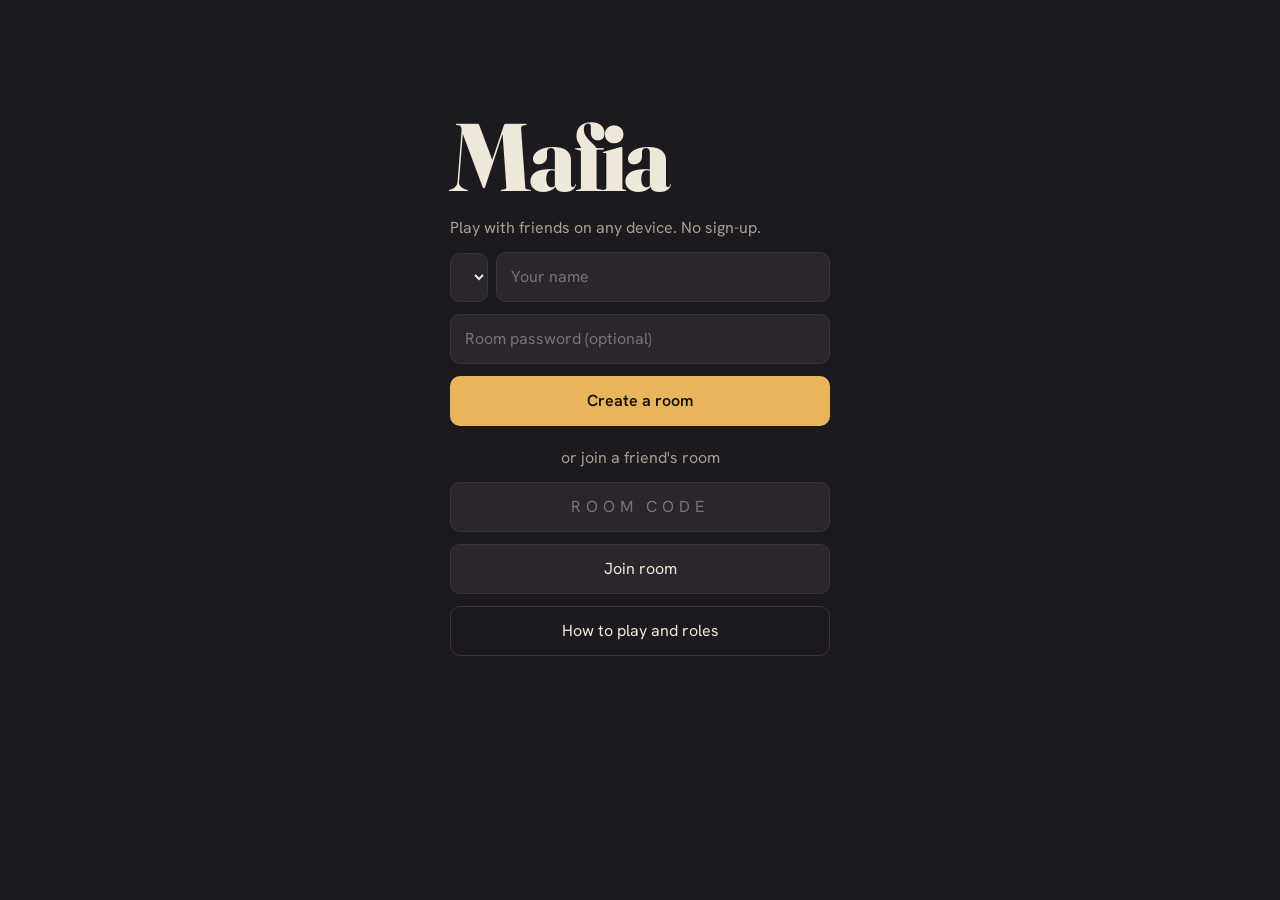
==== public/index.html @ 85ef8d7c "Add files via upload" ====
<!doctype html>
<html lang="en">
<head>
<meta charset="utf-8">
<meta name="viewport" content="width=device-width, initial-scale=1, viewport-fit=cover">
<title>Mafia Online</title>
<link rel="preconnect" href="https://fonts.googleapis.com">
<link href="https://fonts.googleapis.com/css2?family=Fraunces:opsz,wght@9..144,600;9..144,800&family=Hanken+Grotesk:wght@400;600&display=swap" rel="stylesheet">
<link rel="stylesheet" href="style.css">
</head>
<body class="day">
<main id="home" class="screen">
  <h1>Mafia</h1>
  <p class="sub">Play with friends on any device. No sign-up.</p>
  <div class="row"><select id="av" aria-label="Avatar"></select><input id="name" placeholder="Your name" maxlength="16" autocomplete="off" style="flex:1"></div>
  <input id="pw" placeholder="Room password (optional)" maxlength="20" autocomplete="off">
  <button id="create" class="primary">Create a room</button>
  <div class="or">or join a friend's room</div>
  <input id="code" placeholder="Room code" maxlength="4" autocomplete="off">
  <button id="join">Join room</button>
  <button id="rulesHome" class="ghost">How to play and roles</button>
  <p id="stats" class="sub"></p>
  <p id="err" class="error"></p>
</main>

<main id="lobby" class="screen wide hidden">
  <h2>Room <span id="lcode" class="code"></span></h2>
  <div class="row"><button id="copy">Copy invite link</button><button id="rename">Change my name</button><button id="addbot" class="hidden">Add bot</button><button id="rulesLobby" class="ghost">Rules</button></div>
  <ul id="lplayers" class="plain"></ul>
  <div id="settings" class="settings"></div>
  <p id="lhint" class="sub"></p>
  <button id="start" class="primary hidden">Start game</button>
  <p id="err2" class="error"></p>
</main>

<main id="game" class="hidden">
  <header>
    <div><strong id="phase"></strong><span id="timer"></span></div>
    <div class="row"><div id="hostbtns" class="row"></div><a id="voice" class="btn hidden" target="_blank" rel="noopener">Voice chat</a><button id="rulesGame">Rules</button><button id="mute">Sound on</button><div id="role" class="role"></div></div>
  </header>
  <div id="banner"></div>
  <section id="players" class="grid"></section>
  <section class="panel">
    <nav>
      <button data-tab="chat" class="on">Chat</button>
      <button data-tab="log">Log</button>
      <button data-tab="recap">Recap</button>
    </nav>
    <div id="chat" class="feed"></div>
    <div id="log" class="feed hidden"></div>
    <div id="recap" class="feed hidden"></div>
    <div id="typing" class="tag"></div>
    <div id="emojis" class="emojis"></div>
    <form id="chatform"><input id="msg" placeholder="Message" maxlength="300" autocomplete="off"><button class="primary">Send</button></form>
  </section>
</main>
<dialog id="rules"><div id="rulesbody"></div><form method="dialog"><button class="primary">Close</button></form></dialog>
<div id="toast"></div>
<div id="flash"></div>
<script src="/socket.io/socket.io.js"></script>
<script src="app.js"></script>
</body>
</html>
---- public/style.css ----
:root{--bg:#1c1a1e;--card:#2a262c;--ink:#efe7da;--dim:#a79f93;--accent:#e8b55a;--blood:#c2323c;--line:#3a353c}
body.night{--bg:#0b1022;--card:#151c36;--ink:#dbe4ff;--dim:#8c97bd;--accent:#8fb0ff;--line:#243055}
*{box-sizing:border-box}
html,body{margin:0;min-height:100%}
body{background:var(--bg);color:var(--ink);font:16px/1.5 'Hanken Grotesk',system-ui,sans-serif;transition:background .8s,color .8s}
h1,h2{font-family:Fraunces,Georgia,serif;margin:0}
h1{font-size:clamp(3.5rem,16vw,6rem);font-weight:800;letter-spacing:-.03em;line-height:1}
.screen{max-width:420px;margin:0 auto;padding:12vh 20px 40px;display:flex;flex-direction:column;gap:12px}
.hidden{display:none!important}
input,button{font:inherit;color:inherit;border-radius:10px;border:1px solid var(--line);background:var(--card);padding:12px 14px}
input:focus-visible,button:focus-visible{outline:2px solid var(--accent);outline-offset:2px}
button{cursor:pointer}button:disabled{opacity:.4;cursor:default}
button.primary{background:var(--accent);color:#14110d;border-color:transparent;font-weight:600}
#code{text-transform:uppercase;letter-spacing:.3em;text-align:center}
.sub,.or{color:var(--dim);margin:0}.or{text-align:center;margin-top:8px}
.error{color:var(--blood);min-height:1.5em;margin:0}
.code{color:var(--accent);letter-spacing:.2em}
.plain{list-style:none;padding:0;margin:0;display:grid;gap:6px}
.plain li{background:var(--card);padding:10px 14px;border-radius:10px;display:flex;justify-content:space-between}
#game{max-width:760px;margin:0 auto;padding:0 12px 24px;display:flex;flex-direction:column;gap:12px;height:100dvh}
header{display:flex;justify-content:space-between;align-items:center;padding:12px 4px;font-family:Fraunces,serif}
#timer{margin-left:10px;color:var(--dim);font-family:'Hanken Grotesk',sans-serif}
.role{padding:4px 12px;border-radius:999px;background:var(--card);border:1px solid var(--line);font-size:.9rem}
.role.mafia{border-color:var(--blood);color:var(--blood)}
#banner{background:var(--card);border-left:3px solid var(--accent);padding:10px 14px;border-radius:6px;min-height:44px}
.grid{display:grid;grid-template-columns:repeat(auto-fill,minmax(150px,1fr));gap:8px}
.pcard{background:var(--card);border:1px solid var(--line);border-radius:12px;padding:10px;display:flex;flex-direction:column;gap:6px;min-height:84px}
.pcard.dead{opacity:.5}.pcard.dead .n{text-decoration:line-through}
.pcard.picked{border-color:var(--accent);box-shadow:0 0 0 1px var(--accent)}
.pcard .n{font-weight:600;overflow-wrap:anywhere}
.tag{font-size:.8rem;color:var(--dim)}.tag.mafia{color:var(--blood)}
.pcard button{padding:6px 10px;font-size:.9rem;margin-top:auto}
.panel{flex:1;min-height:0;display:flex;flex-direction:column;background:var(--card);border-radius:12px;border:1px solid var(--line)}
nav{display:flex;border-bottom:1px solid var(--line)}
nav button{flex:1;border:0;border-radius:0;background:none;color:var(--dim)}
nav button.on{color:var(--ink);box-shadow:inset 0 -2px var(--accent)}
.feed{flex:1;overflow-y:auto;padding:10px 12px;display:flex;flex-direction:column;gap:6px}
.msg b{color:var(--accent)}.entry{color:var(--dim);font-size:.95rem}.entry.note{color:var(--accent)}
#chatform{display:flex;gap:8px;padding:8px;border-top:1px solid var(--line)}
#chatform input{flex:1;min-width:0}
@media (prefers-reduced-motion:reduce){body{transition:none}}
.screen.wide{max-width:520px;padding-top:6vh}
.row{display:flex;gap:8px;align-items:center;flex-wrap:wrap}
.av{display:inline-grid;place-items:center;width:26px;height:26px;border-radius:50%;font-size:.8rem;font-weight:700;color:#fff;margin-right:8px;flex:none}
.plain li>span:first-child{display:flex;align-items:center}
.plain button{padding:4px 10px;font-size:.85rem}
.settings{background:var(--card);border:1px solid var(--line);border-radius:12px;padding:12px;display:grid;gap:8px}
.settings label{display:flex;justify-content:space-between;align-items:center;gap:10px}
.settings input[type=number]{width:80px;padding:6px 8px}
.settings input[type=checkbox]{width:20px;height:20px}
.settings .chk{display:grid;grid-template-columns:1fr 1fr;gap:6px 14px}
.settings .chk label{justify-content:flex-start}
.pcard .n{display:flex;align-items:center}
.pcard .av{width:22px;height:22px;font-size:.7rem;margin-right:6px}
.emojis{display:flex;gap:4px;padding:4px 8px}.emojis button{padding:2px 8px;font-size:1.1rem}
#typing{padding:0 12px;min-height:1.4em}
.entry.sys{font-style:italic}
#mute{padding:4px 10px;font-size:.85rem}
#flash{position:fixed;inset:0;pointer-events:none;background:#c2323c;opacity:0}
#flash.go{animation:fl .9s ease-out}
@keyframes fl{0%{opacity:.45}100%{opacity:0}}
@media (prefers-reduced-motion:reduce){#flash.go{animation:none}}
.av.emo{background:none;font-size:1.15rem;width:auto;margin-right:6px}
select{font:inherit;color:inherit;background:var(--card);border:1px solid var(--line);border-radius:10px;padding:12px 8px}
button.ghost,.btn{background:none}
.btn{display:inline-block;padding:4px 10px;font-size:.85rem;border:1px solid var(--line);border-radius:10px;color:var(--ink);text-decoration:none}
header button{padding:4px 10px;font-size:.85rem}
.settings h3{margin:8px 0 0;font-family:Fraunces,serif;font-size:1rem;color:var(--accent)}
.settings input[type=text]{flex:1;min-width:0;padding:6px 8px}
.settings .unique{border-top:1px dashed var(--line);padding-top:6px}
.mini{padding:0 6px!important;font-size:.8rem!important;margin:0 0 0 auto!important;background:none;border:0}
.pcard .acts{display:flex;gap:4px;flex-wrap:wrap;margin-top:auto}
.pcard .acts button{margin:0;flex:1}
.msg.whisper{font-style:italic;color:var(--accent)}
#toast{position:fixed;left:50%;bottom:24px;transform:translateX(-50%);background:var(--card);border:1px solid var(--accent);padding:10px 16px;border-radius:10px;display:none;z-index:9;max-width:90vw}
dialog{background:var(--card);color:var(--ink);border:1px solid var(--line);border-radius:14px;max-width:560px;width:92vw;max-height:85vh;overflow:auto}
dialog::backdrop{background:#000a}
dialog h3{font-family:Fraunces,serif;margin:14px 0 4px;color:var(--accent)}
dialog p{margin:2px 0}
#banner button{margin:4px 4px 0 0;padding:6px 12px}
.recap h4{margin:8px 0 2px}
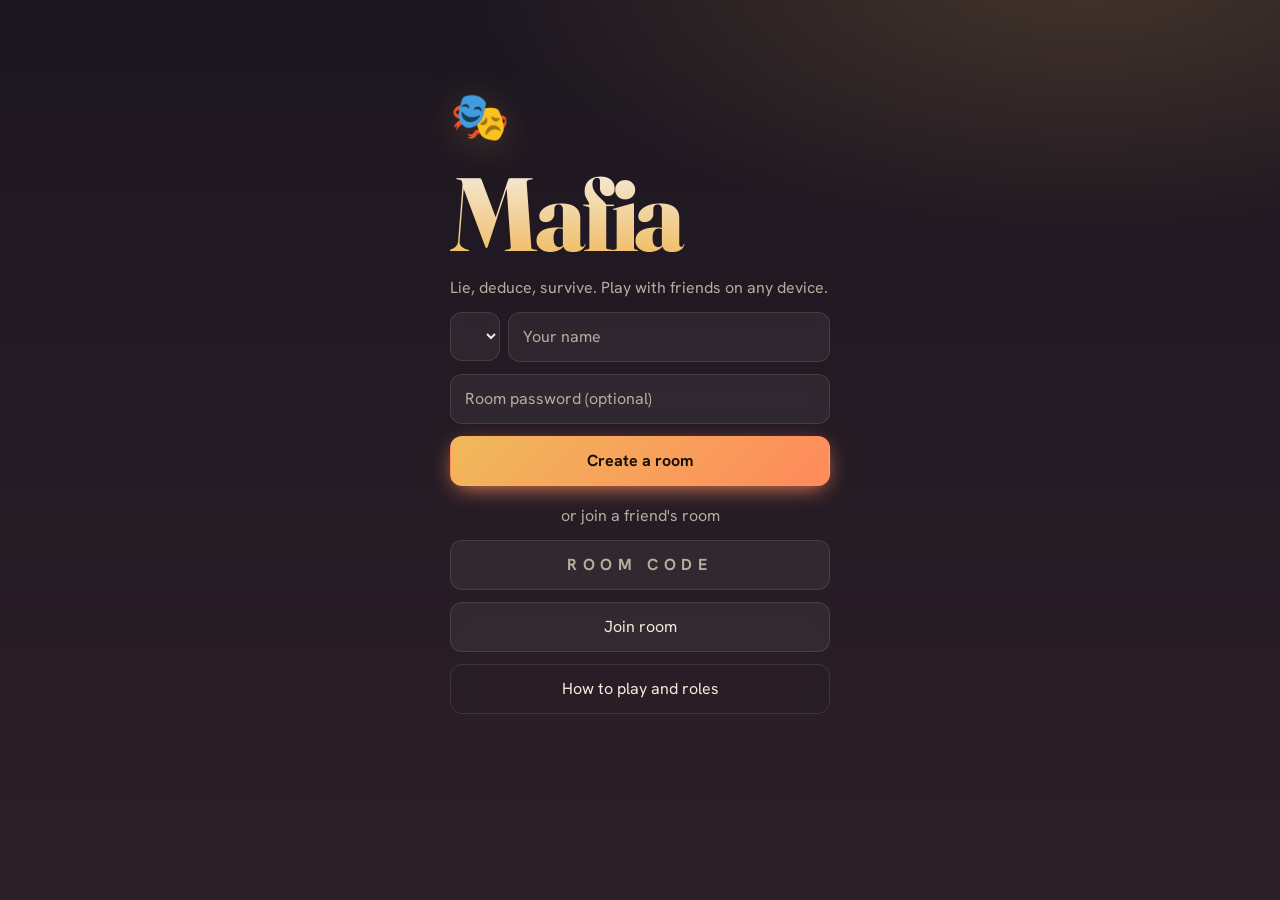
==== commit fd71a108: "Add files via upload" ====
--- a/public/index.html
+++ b/public/index.html
@@ -5,18 +5,19 @@
 <meta name="viewport" content="width=device-width, initial-scale=1, viewport-fit=cover">
 <title>Mafia Online</title>
 <link rel="preconnect" href="https://fonts.googleapis.com">
-<link href="https://fonts.googleapis.com/css2?family=Fraunces:opsz,wght@9..144,600;9..144,800&family=Hanken+Grotesk:wght@400;600&display=swap" rel="stylesheet">
+<link href="https://fonts.googleapis.com/css2?family=Fraunces:opsz,wght@9..144,600;9..144,800&family=Hanken+Grotesk:wght@400;600;700&display=swap" rel="stylesheet">
 <link rel="stylesheet" href="style.css">
 </head>
 <body class="day">
 <main id="home" class="screen">
+  <div class="logo">🎭</div>
   <h1>Mafia</h1>
-  <p class="sub">Play with friends on any device. No sign-up.</p>
+  <p class="sub">Lie, deduce, survive. Play with friends on any device.</p>
   <div class="row"><select id="av" aria-label="Avatar"></select><input id="name" placeholder="Your name" maxlength="16" autocomplete="off" style="flex:1"></div>
   <input id="pw" placeholder="Room password (optional)" maxlength="20" autocomplete="off">
   <button id="create" class="primary">Create a room</button>
   <div class="or">or join a friend's room</div>
-  <input id="code" placeholder="Room code" maxlength="4" autocomplete="off">
+  <input id="code" placeholder="ROOM CODE" maxlength="4" autocomplete="off">
   <button id="join">Join room</button>
   <button id="rulesHome" class="ghost">How to play and roles</button>
   <p id="stats" class="sub"></p>
@@ -25,7 +26,7 @@
 
 <main id="lobby" class="screen wide hidden">
   <h2>Room <span id="lcode" class="code"></span></h2>
-  <div class="row"><button id="copy">Copy invite link</button><button id="rename">Change my name</button><button id="addbot" class="hidden">Add bot</button><button id="rulesLobby" class="ghost">Rules</button></div>
+  <div class="row"><button id="copy">Copy invite link</button><button id="rename">Change my name</button><button id="addbot" class="hidden">Add bot</button><button id="rulesLobby" class="ghost">Rules</button><button id="leaveLobby" class="danger">Leave room</button></div>
   <ul id="lplayers" class="plain"></ul>
   <div id="settings" class="settings"></div>
   <p id="lhint" class="sub"></p>
@@ -35,10 +36,13 @@
 
 <main id="game" class="hidden">
   <header>
-    <div><strong id="phase"></strong><span id="timer"></span></div>
-    <div class="row"><div id="hostbtns" class="row"></div><a id="voice" class="btn hidden" target="_blank" rel="noopener">Voice chat</a><button id="rulesGame">Rules</button><button id="mute">Sound on</button><div id="role" class="role"></div></div>
+    <div class="title"><span id="phaseicon"></span><strong id="phase"></strong><span id="timer"></span></div>
+    <div class="row"><div id="hostbtns" class="row"></div><a id="voice" class="btn hidden" target="_blank" rel="noopener">Voice chat</a><button id="rulesGame">Rules</button><button id="mute">Sound on</button><button id="leaveGame" class="danger">Leave</button></div>
   </header>
+  <div id="timerbar"><i></i></div>
+  <div id="rolecard"><div id="role" class="role"></div></div>
   <div id="banner"></div>
+  <section id="ballot" class="ballot hidden"></section>
   <section id="players" class="grid"></section>
   <section class="panel">
     <nav>
--- a/public/style.css
+++ b/public/style.css
@@ -1,81 +1,104 @@
-:root{--bg:#1c1a1e;--card:#2a262c;--ink:#efe7da;--dim:#a79f93;--accent:#e8b55a;--blood:#c2323c;--line:#3a353c}
-body.night{--bg:#0b1022;--card:#151c36;--ink:#dbe4ff;--dim:#8c97bd;--accent:#8fb0ff;--line:#243055}
+:root{--bg1:#1c1620;--bg2:#2d2028;--glow:rgba(240,185,90,.2);--card:rgba(255,255,255,.055);--ink:#f5ecdf;--dim:#b8ad9d;--accent:#f0b95a;--accent2:#ff8a5b;--blood:#ef4b57;--line:rgba(255,255,255,.11);--stars:0}
+body.night{--bg1:#050818;--bg2:#141c45;--glow:rgba(130,150,255,.26);--card:rgba(120,140,255,.08);--ink:#e6ecff;--dim:#94a1cf;--accent:#a3bcff;--accent2:#7c8cff;--line:rgba(160,180,255,.18);--stars:.85}
 *{box-sizing:border-box}
-html,body{margin:0;min-height:100%}
-body{background:var(--bg);color:var(--ink);font:16px/1.5 'Hanken Grotesk',system-ui,sans-serif;transition:background .8s,color .8s}
-h1,h2{font-family:Fraunces,Georgia,serif;margin:0}
-h1{font-size:clamp(3.5rem,16vw,6rem);font-weight:800;letter-spacing:-.03em;line-height:1}
-.screen{max-width:420px;margin:0 auto;padding:12vh 20px 40px;display:flex;flex-direction:column;gap:12px}
+html{background:var(--bg1)}
+body{margin:0;min-height:100vh;color:var(--ink);font:16px/1.5 'Hanken Grotesk',system-ui,sans-serif;background:radial-gradient(ellipse 70% 45% at 85% -5%,var(--glow),transparent 70%),linear-gradient(180deg,var(--bg1),var(--bg2)) fixed}
+body::before{content:"";position:fixed;inset:0;pointer-events:none;opacity:var(--stars);transition:opacity 1.2s;background-image:radial-gradient(1.5px 1.5px at 12% 18%,#fff,transparent),radial-gradient(1px 1px at 28% 62%,#cfd8ff,transparent),radial-gradient(1.5px 1.5px at 47% 12%,#fff,transparent),radial-gradient(1px 1px at 63% 38%,#cfd8ff,transparent),radial-gradient(1.5px 1.5px at 78% 74%,#fff,transparent),radial-gradient(1px 1px at 91% 28%,#fff,transparent),radial-gradient(1px 1px at 8% 83%,#cfd8ff,transparent),radial-gradient(1.5px 1.5px at 55% 90%,#fff,transparent)}
+h1,h2,h3{font-family:Fraunces,Georgia,serif;margin:0}
+h1{font-size:clamp(3.8rem,17vw,6.5rem);font-weight:800;letter-spacing:-.04em;line-height:.95;background:linear-gradient(180deg,var(--ink),var(--accent));-webkit-background-clip:text;background-clip:text;color:transparent}
+.logo{font-size:3rem;filter:drop-shadow(0 6px 18px var(--glow))}
 .hidden{display:none!important}
-input,button{font:inherit;color:inherit;border-radius:10px;border:1px solid var(--line);background:var(--card);padding:12px 14px}
-input:focus-visible,button:focus-visible{outline:2px solid var(--accent);outline-offset:2px}
-button{cursor:pointer}button:disabled{opacity:.4;cursor:default}
-button.primary{background:var(--accent);color:#14110d;border-color:transparent;font-weight:600}
-#code{text-transform:uppercase;letter-spacing:.3em;text-align:center}
-.sub,.or{color:var(--dim);margin:0}.or{text-align:center;margin-top:8px}
-.error{color:var(--blood);min-height:1.5em;margin:0}
-.code{color:var(--accent);letter-spacing:.2em}
-.plain{list-style:none;padding:0;margin:0;display:grid;gap:6px}
-.plain li{background:var(--card);padding:10px 14px;border-radius:10px;display:flex;justify-content:space-between}
-#game{max-width:760px;margin:0 auto;padding:0 12px 24px;display:flex;flex-direction:column;gap:12px;height:100dvh}
-header{display:flex;justify-content:space-between;align-items:center;padding:12px 4px;font-family:Fraunces,serif}
-#timer{margin-left:10px;color:var(--dim);font-family:'Hanken Grotesk',sans-serif}
-.role{padding:4px 12px;border-radius:999px;background:var(--card);border:1px solid var(--line);font-size:.9rem}
-.role.mafia{border-color:var(--blood);color:var(--blood)}
-#banner{background:var(--card);border-left:3px solid var(--accent);padding:10px 14px;border-radius:6px;min-height:44px}
-.grid{display:grid;grid-template-columns:repeat(auto-fill,minmax(150px,1fr));gap:8px}
-.pcard{background:var(--card);border:1px solid var(--line);border-radius:12px;padding:10px;display:flex;flex-direction:column;gap:6px;min-height:84px}
-.pcard.dead{opacity:.5}.pcard.dead .n{text-decoration:line-through}
-.pcard.picked{border-color:var(--accent);box-shadow:0 0 0 1px var(--accent)}
-.pcard .n{font-weight:600;overflow-wrap:anywhere}
+.screen{position:relative;max-width:420px;margin:0 auto;padding:9vh 20px 40px;display:flex;flex-direction:column;gap:12px}
+.screen.wide{max-width:540px;padding-top:6vh}
+input,select,button,.btn{font:inherit;color:inherit;border-radius:12px;border:1px solid var(--line);background:var(--card);padding:12px 14px;backdrop-filter:blur(8px)}
+input::placeholder{color:var(--dim)}
+input:focus-visible,button:focus-visible,select:focus-visible{outline:2px solid var(--accent);outline-offset:2px}
+button{cursor:pointer;transition:transform .12s,background .2s,box-shadow .2s}
+button:hover:not(:disabled){transform:translateY(-1px);background:rgba(255,255,255,.1)}
+button:disabled{opacity:.4;cursor:default}
+button.primary{background:linear-gradient(135deg,var(--accent),var(--accent2));color:#16110a;border-color:transparent;font-weight:700;box-shadow:0 6px 22px -6px var(--accent2)}
+button.primary:hover:not(:disabled){background:linear-gradient(135deg,var(--accent),var(--accent2));box-shadow:0 8px 28px -4px var(--accent2)}
+button.danger{border-color:rgba(239,75,87,.5);color:#ff8d95}
+button.ghost{background:none}
+#code{text-transform:uppercase;letter-spacing:.35em;text-align:center;font-weight:700}
+.sub,.or{color:var(--dim);margin:0}.or{text-align:center;margin-top:6px}
+.error{color:var(--blood);min-height:1.4em;margin:0}
+.code{color:var(--accent);letter-spacing:.22em}
+.row{display:flex;gap:8px;align-items:center;flex-wrap:wrap}
+.plain{list-style:none;padding:0;margin:0;display:grid;gap:8px}
+.plain li{background:var(--card);border:1px solid var(--line);padding:10px 14px;border-radius:14px;display:flex;justify-content:space-between;align-items:center;backdrop-filter:blur(8px)}
+.plain li>span:first-child{display:flex;align-items:center}
+.plain button{padding:3px 10px;font-size:.85rem}
 .tag{font-size:.8rem;color:var(--dim)}.tag.mafia{color:var(--blood)}
-.pcard button{padding:6px 10px;font-size:.9rem;margin-top:auto}
-.panel{flex:1;min-height:0;display:flex;flex-direction:column;background:var(--card);border-radius:12px;border:1px solid var(--line)}
+.av{display:inline-grid;place-items:center;width:28px;height:28px;border-radius:50%;font-size:.82rem;font-weight:700;color:#fff;margin-right:8px;flex:none;box-shadow:0 0 0 2px var(--line)}
+.av.emo{background:var(--card);font-size:1.05rem}
+.settings{background:var(--card);border:1px solid var(--line);border-radius:16px;padding:14px;display:grid;gap:8px;backdrop-filter:blur(8px)}
+.settings h3{margin:8px 0 0;font-size:1rem;color:var(--accent)}
+.settings label{display:flex;justify-content:space-between;align-items:center;gap:10px}
+.settings input[type=number]{width:80px;padding:6px 8px}
+.settings input[type=text]{flex:1;min-width:0;padding:6px 8px}
+.settings input[type=checkbox]{width:20px;height:20px;accent-color:var(--accent)}
+.settings .chk{display:grid;grid-template-columns:1fr 1fr;gap:6px 14px}
+.settings .chk label{justify-content:flex-start}
+.settings .unique{border-top:1px dashed var(--line);padding-top:6px}
+/* ---- game ---- */
+#game{position:relative;max-width:820px;margin:0 auto;padding:0 12px 16px;display:flex;flex-direction:column;gap:10px;height:100dvh}
+header{display:flex;justify-content:space-between;align-items:center;gap:8px;padding:10px 2px 0;flex-wrap:wrap}
+header .title{display:flex;align-items:center;gap:8px;font-family:Fraunces,serif;font-size:1.35rem}
+#phaseicon{font-size:1.5rem}
+#timer{color:var(--dim);font:600 1rem 'Hanken Grotesk',sans-serif;margin-left:6px}
+header button,.btn{padding:4px 10px;font-size:.85rem;text-decoration:none;color:var(--ink)}
+#timerbar{height:5px;background:var(--line);border-radius:5px;overflow:hidden}
+#timerbar i{display:block;height:100%;width:0;background:linear-gradient(90deg,var(--accent),var(--accent2));transition:width .5s linear;box-shadow:0 0 12px var(--accent2)}
+.role{display:inline-flex;align-items:center;gap:8px;padding:6px 14px;border-radius:999px;background:var(--card);border:1px solid var(--line);font-weight:700}
+.role.mafia{border-color:var(--blood);color:#ff8d95;box-shadow:0 0 18px -6px var(--blood)}
+#banner{background:var(--card);border:1px solid var(--line);border-left:3px solid var(--accent);padding:10px 14px;border-radius:12px;min-height:46px;backdrop-filter:blur(8px)}
+#banner button{margin:6px 6px 0 0;padding:6px 12px}
+.grid{display:grid;grid-template-columns:repeat(auto-fill,minmax(150px,1fr));gap:10px}
+.pcard{position:relative;background:var(--card);border:1px solid var(--line);border-radius:16px;padding:12px;display:flex;flex-direction:column;gap:6px;min-height:96px;backdrop-filter:blur(8px);transition:transform .15s,border-color .2s}
+.pcard:hover{transform:translateY(-2px)}
+.pcard .n{display:flex;align-items:center;font-weight:700;overflow-wrap:anywhere}
+.pcard .av{width:34px;height:34px;font-size:1rem;margin-right:8px}
+.pcard.dead{opacity:.45;filter:grayscale(.8)}.pcard.dead .n{text-decoration:line-through}
+.pcard.picked{border-color:var(--accent);box-shadow:0 0 0 1px var(--accent),0 0 26px -6px var(--accent2)}
+.pcard.picked::after{content:"YOUR VOTE";position:absolute;top:-8px;right:10px;font-size:.62rem;font-weight:700;letter-spacing:.08em;background:var(--accent);color:#16110a;padding:1px 8px;border-radius:999px}
+.pcard .acts{display:flex;gap:4px;flex-wrap:wrap;margin-top:auto}
+.pcard .acts button{flex:1;padding:6px 8px;font-size:.88rem}
+.pcard .acts button[data-type=vote]{background:linear-gradient(135deg,var(--accent),var(--accent2));color:#16110a;border-color:transparent;font-weight:700}
+.mini{padding:0 6px!important;font-size:.8rem!important;margin-left:auto!important;background:none!important;border:0!important}
+/* ---- vote ballot ---- */
+.ballot{background:var(--card);border:1px solid var(--line);border-radius:16px;padding:12px 14px;display:grid;gap:8px;backdrop-filter:blur(8px)}
+.bh{display:flex;justify-content:space-between;align-items:center;gap:8px;flex-wrap:wrap;font-family:Fraunces,serif;font-size:1.1rem}
+.brow{display:grid;grid-template-columns:minmax(90px,150px) 1fr auto 24px;align-items:center;gap:10px}
+.bn{display:flex;align-items:center;font-weight:600;overflow:hidden;white-space:nowrap;text-overflow:ellipsis}
+.bn .av{width:24px;height:24px;font-size:.75rem}
+.bar{height:12px;border-radius:12px;background:var(--line);overflow:hidden}
+.bar i{display:block;height:100%;border-radius:12px;background:linear-gradient(90deg,var(--accent),var(--accent2));transition:width .5s cubic-bezier(.2,.9,.3,1.2)}
+.brow.lethal .bar i{background:linear-gradient(90deg,#ff7a45,var(--blood));box-shadow:0 0 14px var(--blood)}
+.brow.lethal .bn{color:#ff8d95}
+.vs{display:flex}.vs .av{width:20px;height:20px;font-size:.62rem;margin:0 -4px 0 0;box-shadow:0 0 0 2px var(--bg1)}
+.brow b{text-align:right}
+.brow.bump{animation:pop .5s}
+@keyframes pop{0%{transform:scale(1)}40%{transform:scale(1.04);filter:brightness(1.4)}100%{transform:scale(1)}}
+/* ---- panel ---- */
+.panel{flex:1;min-height:0;display:flex;flex-direction:column;background:var(--card);border-radius:16px;border:1px solid var(--line);backdrop-filter:blur(8px)}
 nav{display:flex;border-bottom:1px solid var(--line)}
-nav button{flex:1;border:0;border-radius:0;background:none;color:var(--dim)}
+nav button{flex:1;border:0;border-radius:0;background:none;color:var(--dim);backdrop-filter:none}
 nav button.on{color:var(--ink);box-shadow:inset 0 -2px var(--accent)}
-.feed{flex:1;overflow-y:auto;padding:10px 12px;display:flex;flex-direction:column;gap:6px}
-.msg b{color:var(--accent)}.entry{color:var(--dim);font-size:.95rem}.entry.note{color:var(--accent)}
+.feed{flex:1;overflow-y:auto;padding:10px 14px;display:flex;flex-direction:column;gap:6px}
+.msg b{color:var(--accent)}.entry{color:var(--dim);font-size:.95rem}.entry.note{color:var(--accent)}.entry.sys{font-style:italic}
+.msg.whisper{font-style:italic;color:var(--accent)}
+.recap h4{margin:10px 0 2px;font-family:Fraunces,serif;color:var(--accent)}
 #chatform{display:flex;gap:8px;padding:8px;border-top:1px solid var(--line)}
 #chatform input{flex:1;min-width:0}
-@media (prefers-reduced-motion:reduce){body{transition:none}}
-.screen.wide{max-width:520px;padding-top:6vh}
-.row{display:flex;gap:8px;align-items:center;flex-wrap:wrap}
-.av{display:inline-grid;place-items:center;width:26px;height:26px;border-radius:50%;font-size:.8rem;font-weight:700;color:#fff;margin-right:8px;flex:none}
-.plain li>span:first-child{display:flex;align-items:center}
-.plain button{padding:4px 10px;font-size:.85rem}
-.settings{background:var(--card);border:1px solid var(--line);border-radius:12px;padding:12px;display:grid;gap:8px}
-.settings label{display:flex;justify-content:space-between;align-items:center;gap:10px}
-.settings input[type=number]{width:80px;padding:6px 8px}
-.settings input[type=checkbox]{width:20px;height:20px}
-.settings .chk{display:grid;grid-template-columns:1fr 1fr;gap:6px 14px}
-.settings .chk label{justify-content:flex-start}
-.pcard .n{display:flex;align-items:center}
-.pcard .av{width:22px;height:22px;font-size:.7rem;margin-right:6px}
-.emojis{display:flex;gap:4px;padding:4px 8px}.emojis button{padding:2px 8px;font-size:1.1rem}
-#typing{padding:0 12px;min-height:1.4em}
-.entry.sys{font-style:italic}
-#mute{padding:4px 10px;font-size:.85rem}
-#flash{position:fixed;inset:0;pointer-events:none;background:#c2323c;opacity:0}
+#typing{padding:0 14px;min-height:1.3em}
+.emojis{display:flex;gap:4px;padding:2px 8px}.emojis button{padding:2px 8px;font-size:1.1rem}
+#toast{position:fixed;left:50%;bottom:24px;transform:translateX(-50%);background:var(--bg2);border:1px solid var(--accent);padding:10px 16px;border-radius:12px;display:none;z-index:9;max-width:90vw}
+dialog{background:var(--bg2);color:var(--ink);border:1px solid var(--line);border-radius:18px;max-width:560px;width:92vw;max-height:85vh;overflow:auto}
+dialog::backdrop{background:#000b}
+dialog h3{margin:14px 0 4px;color:var(--accent)}dialog p{margin:2px 0}
+#flash{position:fixed;inset:0;pointer-events:none;background:var(--blood);opacity:0}
 #flash.go{animation:fl .9s ease-out}
 @keyframes fl{0%{opacity:.45}100%{opacity:0}}
-@media (prefers-reduced-motion:reduce){#flash.go{animation:none}}
-.av.emo{background:none;font-size:1.15rem;width:auto;margin-right:6px}
-select{font:inherit;color:inherit;background:var(--card);border:1px solid var(--line);border-radius:10px;padding:12px 8px}
-button.ghost,.btn{background:none}
-.btn{display:inline-block;padding:4px 10px;font-size:.85rem;border:1px solid var(--line);border-radius:10px;color:var(--ink);text-decoration:none}
-header button{padding:4px 10px;font-size:.85rem}
-.settings h3{margin:8px 0 0;font-family:Fraunces,serif;font-size:1rem;color:var(--accent)}
-.settings input[type=text]{flex:1;min-width:0;padding:6px 8px}
-.settings .unique{border-top:1px dashed var(--line);padding-top:6px}
-.mini{padding:0 6px!important;font-size:.8rem!important;margin:0 0 0 auto!important;background:none;border:0}
-.pcard .acts{display:flex;gap:4px;flex-wrap:wrap;margin-top:auto}
-.pcard .acts button{margin:0;flex:1}
-.msg.whisper{font-style:italic;color:var(--accent)}
-#toast{position:fixed;left:50%;bottom:24px;transform:translateX(-50%);background:var(--card);border:1px solid var(--accent);padding:10px 16px;border-radius:10px;display:none;z-index:9;max-width:90vw}
-dialog{background:var(--card);color:var(--ink);border:1px solid var(--line);border-radius:14px;max-width:560px;width:92vw;max-height:85vh;overflow:auto}
-dialog::backdrop{background:#000a}
-dialog h3{font-family:Fraunces,serif;margin:14px 0 4px;color:var(--accent)}
-dialog p{margin:2px 0}
-#banner button{margin:4px 4px 0 0;padding:6px 12px}
-.recap h4{margin:8px 0 2px}
+@media (prefers-reduced-motion:reduce){#flash.go,.brow.bump{animation:none}*{transition:none!important}}
+@media (max-width:520px){.brow{grid-template-columns:90px 1fr auto 20px}}
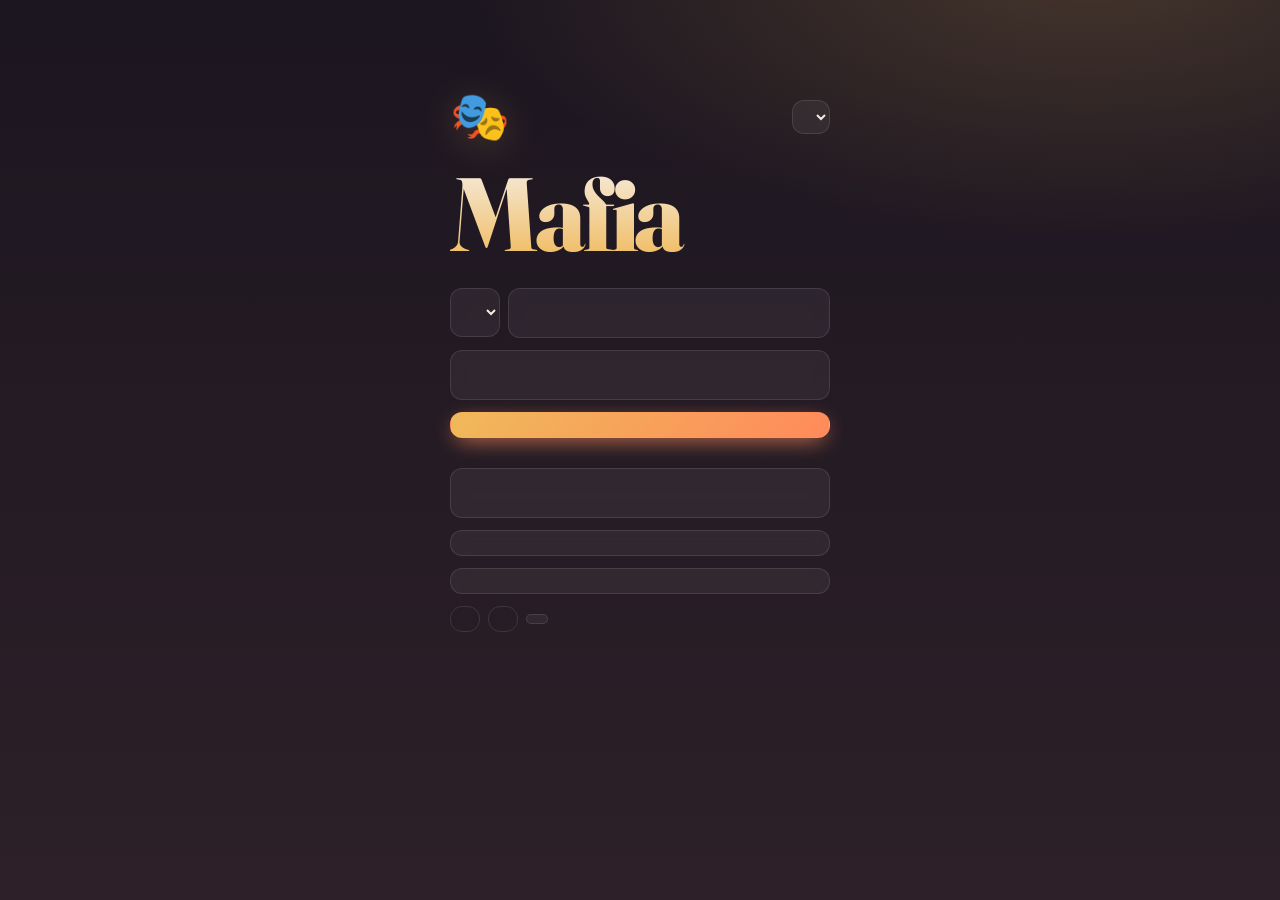
==== commit d91396f2: "Add files via upload" ====
--- a/public/index.html
+++ b/public/index.html
@@ -10,55 +10,61 @@
 </head>
 <body class="day">
 <main id="home" class="screen">
-  <div class="logo">🎭</div>
+  <div class="row" style="justify-content:space-between"><div class="logo">🎭</div><select class="langsel" aria-label="Language"></select></div>
   <h1>Mafia</h1>
-  <p class="sub">Lie, deduce, survive. Play with friends on any device.</p>
-  <div class="row"><select id="av" aria-label="Avatar"></select><input id="name" placeholder="Your name" maxlength="16" autocomplete="off" style="flex:1"></div>
-  <input id="pw" placeholder="Room password (optional)" maxlength="20" autocomplete="off">
-  <button id="create" class="primary">Create a room</button>
-  <div class="or">or join a friend's room</div>
-  <input id="code" placeholder="ROOM CODE" maxlength="4" autocomplete="off">
-  <button id="join">Join room</button>
-  <button id="rulesHome" class="ghost">How to play and roles</button>
+  <p class="sub" data-i18n="sub"></p>
+  <div class="row"><select id="av" aria-label="Avatar"></select><input id="name" data-i18n-ph="namePh" maxlength="16" autocomplete="off" style="flex:1"></div>
+  <input id="pw" data-i18n-ph="pwPh" maxlength="20" autocomplete="off">
+  <button id="create" class="primary" data-i18n="create"></button>
+  <div class="or" data-i18n="or"></div>
+  <input id="code" data-i18n-ph="codePh" maxlength="4" autocomplete="off">
+  <button id="join" data-i18n="join"></button>
+  <button id="tutorial" data-i18n="tutorial"></button>
+  <div class="row"><button id="rulesHome" class="ghost" data-i18n="howto"></button><button id="achHome" class="ghost" data-i18n="ach"></button><a class="btn" href="history.html" data-i18n="history"></a></div>
   <p id="stats" class="sub"></p>
   <p id="err" class="error"></p>
 </main>
 
 <main id="lobby" class="screen wide hidden">
   <h2>Room <span id="lcode" class="code"></span></h2>
-  <div class="row"><button id="copy">Copy invite link</button><button id="rename">Change my name</button><button id="addbot" class="hidden">Add bot</button><button id="rulesLobby" class="ghost">Rules</button><button id="leaveLobby" class="danger">Leave room</button></div>
+  <div class="row"><button id="copy" data-i18n="copy"></button><button id="rename" data-i18n="rename"></button><button id="addbot" class="hidden" data-i18n="addbot"></button><button id="rulesLobby" class="ghost" data-i18n="rules"></button><button id="leaveLobby" class="danger" data-i18n="leaveRoom"></button></div>
   <ul id="lplayers" class="plain"></ul>
   <div id="settings" class="settings"></div>
   <p id="lhint" class="sub"></p>
-  <button id="start" class="primary hidden">Start game</button>
+  <button id="start" class="primary hidden" data-i18n="start"></button>
   <p id="err2" class="error"></p>
 </main>
 
 <main id="game" class="hidden">
   <header>
     <div class="title"><span id="phaseicon"></span><strong id="phase"></strong><span id="timer"></span></div>
-    <div class="row"><div id="hostbtns" class="row"></div><a id="voice" class="btn hidden" target="_blank" rel="noopener">Voice chat</a><button id="rulesGame">Rules</button><button id="mute">Sound on</button><button id="leaveGame" class="danger">Leave</button></div>
+    <div class="row"><div id="hostbtns" class="row"></div><select class="langsel" aria-label="Language"></select><a id="voice" class="btn hidden" target="_blank" rel="noopener" data-i18n="voiceBtn"></a><button id="rulesGame" data-i18n="rules"></button><button id="mute"></button><button id="narr"></button><button id="leaveGame" class="danger" data-i18n="leave"></button></div>
   </header>
   <div id="timerbar"><i></i></div>
+  <div id="scene"></div>
   <div id="rolecard"><div id="role" class="role"></div></div>
   <div id="banner"></div>
+  <div id="tip" class="hidden"></div>
   <section id="ballot" class="ballot hidden"></section>
   <section id="players" class="grid"></section>
   <section class="panel">
     <nav>
-      <button data-tab="chat" class="on">Chat</button>
-      <button data-tab="log">Log</button>
-      <button data-tab="recap">Recap</button>
+      <button data-tab="chat" class="on" data-i18n="tabChat"></button>
+      <button data-tab="log" data-i18n="tabLog"></button>
+      <button data-tab="recap" data-i18n="tabRecap"></button>
+      <button data-tab="dead" class="hidden" data-i18n="tabDead"></button>
     </nav>
     <div id="chat" class="feed"></div>
     <div id="log" class="feed hidden"></div>
     <div id="recap" class="feed hidden"></div>
+    <div id="deadfeed" class="feed hidden"></div>
     <div id="typing" class="tag"></div>
     <div id="emojis" class="emojis"></div>
-    <form id="chatform"><input id="msg" placeholder="Message" maxlength="300" autocomplete="off"><button class="primary">Send</button></form>
+    <form id="chatform"><input id="msg" data-i18n-ph="msgPh" maxlength="300" autocomplete="off"><button class="primary" data-i18n="send"></button></form>
   </section>
 </main>
-<dialog id="rules"><div id="rulesbody"></div><form method="dialog"><button class="primary">Close</button></form></dialog>
+<dialog id="rules"><div id="rulesbody"></div><form method="dialog"><button class="primary">OK</button></form></dialog>
+<div id="reveal" class="hidden"><div class="rcard"><div class="face front"></div><div class="face back"></div></div></div>
 <div id="toast"></div>
 <div id="flash"></div>
 <script src="/socket.io/socket.io.js"></script>
--- a/public/style.css
+++ b/public/style.css
@@ -102,3 +102,19 @@
 @keyframes fl{0%{opacity:.45}100%{opacity:0}}
 @media (prefers-reduced-motion:reduce){#flash.go,.brow.bump{animation:none}*{transition:none!important}}
 @media (max-width:520px){.brow{grid-template-columns:90px 1fr auto 20px}}
+/* ---- v4 additions ---- */
+#scene{height:92px;overflow:hidden;border-radius:16px;border:1px solid var(--line);background:linear-gradient(180deg,var(--sky1),var(--sky2))}
+#scene svg{width:100%;height:100%;display:block}
+body{--sky1:#5d86b8;--sky2:#e9c9a0;--house:#3a2f3e;--roof:#241c28;--wlit:#cfe3ff;--wdark:#2a2230;--orb:#ffd666}
+body.night{--sky1:#070b22;--sky2:#1c2a63;--house:#0d1230;--roof:#070a1c;--wlit:#ffcf6b;--wdark:#0a0d22;--orb:#e9efff}
+.house{fill:var(--house)}.roof{fill:var(--roof)}.win{fill:var(--wlit)}.win.off{fill:var(--wdark)}.win.out{animation:out 1.6s forwards}
+.orb{fill:var(--orb);filter:drop-shadow(0 0 6px var(--orb))}.ground{fill:var(--roof)}
+@keyframes out{from{fill:var(--wlit)}to{fill:var(--wdark)}}
+#reveal{position:fixed;inset:0;z-index:20;display:grid;place-items:center;background:#000c;perspective:900px}
+.rcard{width:230px;height:310px;position:relative;transform-style:preserve-3d;transition:transform .9s cubic-bezier(.3,1.3,.4,1)}
+.rcard.flipped{transform:rotateY(180deg)}
+.face{position:absolute;inset:0;backface-visibility:hidden;border-radius:20px;display:flex;flex-direction:column;align-items:center;justify-content:center;gap:10px;padding:16px;text-align:center;font-family:Fraunces,serif;font-size:1.3rem;border:2px solid var(--accent);background:linear-gradient(160deg,#1c1424,#3a1520);color:#fff;box-shadow:0 0 50px -8px var(--blood)}
+.face b{font-size:4rem;line-height:1}.face.back{transform:rotateY(180deg);background:linear-gradient(160deg,#241c10,#4a3414)}
+#tip{background:linear-gradient(135deg,rgba(240,185,90,.18),rgba(255,138,91,.14));border:1px solid var(--accent);border-radius:12px;padding:10px 14px}
+button.mini.hm{margin-left:2px!important}
+.langsel{padding:6px 8px;font-size:.85rem}
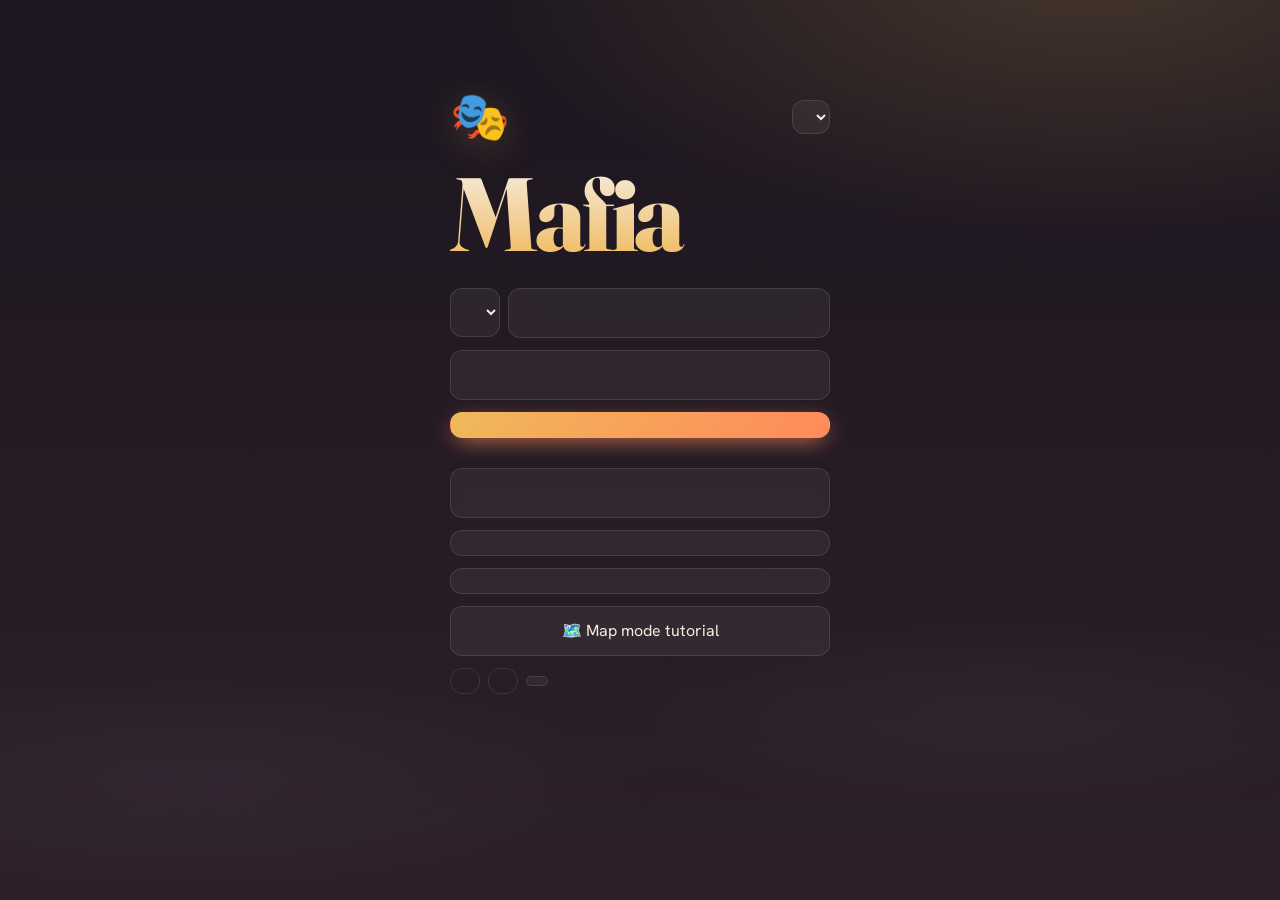
==== commit 2b2e43e6: "Add files via upload" ====
--- a/public/index.html
+++ b/public/index.html
@@ -9,6 +9,7 @@
 <link rel="stylesheet" href="style.css">
 </head>
 <body class="day">
+<div id="fog"></div><div id="fx"></div><div id="trans"><i class="sun"></i></div>
 <main id="home" class="screen">
   <div class="row" style="justify-content:space-between"><div class="logo">🎭</div><select class="langsel" aria-label="Language"></select></div>
   <h1>Mafia</h1>
@@ -20,6 +21,7 @@
   <input id="code" data-i18n-ph="codePh" maxlength="4" autocomplete="off">
   <button id="join" data-i18n="join"></button>
   <button id="tutorial" data-i18n="tutorial"></button>
+  <button id="tutorialMap">🗺️ Map mode tutorial</button>
   <div class="row"><button id="rulesHome" class="ghost" data-i18n="howto"></button><button id="achHome" class="ghost" data-i18n="ach"></button><a class="btn" href="history.html" data-i18n="history"></a></div>
   <p id="stats" class="sub"></p>
   <p id="err" class="error"></p>
@@ -29,6 +31,7 @@
   <h2>Room <span id="lcode" class="code"></span></h2>
   <div class="row"><button id="copy" data-i18n="copy"></button><button id="rename" data-i18n="rename"></button><button id="addbot" class="hidden" data-i18n="addbot"></button><button id="rulesLobby" class="ghost" data-i18n="rules"></button><button id="leaveLobby" class="danger" data-i18n="leaveRoom"></button></div>
   <ul id="lplayers" class="plain"></ul>
+  <button id="readyBtn" class="primary hidden"></button>
   <div id="settings" class="settings"></div>
   <p id="lhint" class="sub"></p>
   <button id="start" class="primary hidden" data-i18n="start"></button>
@@ -38,30 +41,35 @@
 <main id="game" class="hidden">
   <header>
     <div class="title"><span id="phaseicon"></span><strong id="phase"></strong><span id="timer"></span></div>
-    <div class="row"><div id="hostbtns" class="row"></div><select class="langsel" aria-label="Language"></select><a id="voice" class="btn hidden" target="_blank" rel="noopener" data-i18n="voiceBtn"></a><button id="rulesGame" data-i18n="rules"></button><button id="mute"></button><button id="narr"></button><button id="leaveGame" class="danger" data-i18n="leave"></button></div>
+    <div class="row"><div id="hostbtns" class="row"></div><select class="langsel" aria-label="Language"></select><a id="voice" class="btn hidden" target="_blank" rel="noopener" data-i18n="voiceBtn"></a><button id="rulesGame" data-i18n="rules"></button><button id="mute"></button><button id="narr"></button><button id="hap"></button><button id="leaveGame" class="danger" data-i18n="leave"></button></div>
   </header>
   <div id="timerbar"><i></i></div>
-  <div id="scene"></div>
-  <div id="rolecard"><div id="role" class="role"></div></div>
-  <div id="banner"></div>
-  <div id="tip" class="hidden"></div>
-  <section id="ballot" class="ballot hidden"></section>
-  <section id="players" class="grid"></section>
-  <section class="panel">
-    <nav>
-      <button data-tab="chat" class="on" data-i18n="tabChat"></button>
-      <button data-tab="log" data-i18n="tabLog"></button>
-      <button data-tab="recap" data-i18n="tabRecap"></button>
-      <button data-tab="dead" class="hidden" data-i18n="tabDead"></button>
-    </nav>
-    <div id="chat" class="feed"></div>
-    <div id="log" class="feed hidden"></div>
-    <div id="recap" class="feed hidden"></div>
-    <div id="deadfeed" class="feed hidden"></div>
-    <div id="typing" class="tag"></div>
-    <div id="emojis" class="emojis"></div>
-    <form id="chatform"><input id="msg" data-i18n-ph="msgPh" maxlength="300" autocomplete="off"><button class="primary" data-i18n="send"></button></form>
-  </section>
+  <div id="layout">
+    <div id="left">
+      <div id="scene"></div>
+      <div id="rolecard"><div id="role" class="role"></div></div>
+      <div id="banner"></div>
+      <div id="tip" class="hidden"></div>
+      <section id="metro" class="hidden"><div id="mapbar"></div><div id="map"></div><div id="mapinfo"></div></section>
+      <section id="ballot" class="ballot hidden"></section>
+      <section id="players" class="grid"></section>
+    </div>
+    <section class="panel" id="chatpanel">
+      <nav>
+        <button data-tab="chat" class="on" data-i18n="tabChat"></button>
+        <button data-tab="log" data-i18n="tabLog"></button>
+        <button data-tab="recap" data-i18n="tabRecap"></button>
+        <button data-tab="dead" class="hidden" data-i18n="tabDead"></button>
+      </nav>
+      <div id="chat" class="feed"></div>
+      <div id="log" class="feed hidden"></div>
+      <div id="recap" class="feed hidden"></div>
+      <div id="deadfeed" class="feed hidden"></div>
+      <div id="typing" class="tag"></div>
+      <div id="emojis" class="emojis"></div>
+      <form id="chatform"><input id="msg" data-i18n-ph="msgPh" maxlength="300" autocomplete="off"><button class="primary" data-i18n="send"></button></form>
+    </section>
+  </div>
 </main>
 <dialog id="rules"><div id="rulesbody"></div><form method="dialog"><button class="primary">OK</button></form></dialog>
 <div id="reveal" class="hidden"><div class="rcard"><div class="face front"></div><div class="face back"></div></div></div>
--- a/public/style.css
+++ b/public/style.css
@@ -118,3 +118,58 @@
 #tip{background:linear-gradient(135deg,rgba(240,185,90,.18),rgba(255,138,91,.14));border:1px solid var(--accent);border-radius:12px;padding:10px 14px}
 button.mini.hm{margin-left:2px!important}
 .langsel{padding:6px 8px;font-size:.85rem}
+/* ---- v5: chat on the right + metro map ---- */
+#game{max-width:1240px}
+#layout{flex:1;min-height:0;display:grid;grid-template-columns:minmax(0,1fr) 380px;gap:12px}
+#left{overflow-y:auto;display:flex;flex-direction:column;gap:10px;padding:2px 4px 8px 0;min-height:0}
+#chatpanel{min-height:0}
+@media (max-width:900px){#layout{display:flex;flex-direction:column;overflow-y:auto}#left{overflow:visible;flex:none}#chatpanel{min-height:360px;flex:none}}
+#metro{background:var(--card);border:1px solid var(--line);border-radius:16px;padding:10px;display:grid;gap:8px;backdrop-filter:blur(8px)}
+#mapbar{display:flex;align-items:center;gap:10px;flex-wrap:wrap}#mapbar button{margin-left:auto;padding:4px 12px}
+#map{display:grid;grid-template-columns:1fr 1fr;grid-template-areas:"financial industrial" "hub hub" "docks heights";gap:8px}
+.t-financial{grid-area:financial}.t-industrial{grid-area:industrial}.t-hub{grid-area:hub}.t-docks{grid-area:docks}.t-heights{grid-area:heights}
+.tile{border:1px solid var(--line);border-radius:14px;padding:8px 10px;background:rgba(255,255,255,.03);display:flex;flex-direction:column;gap:6px;min-height:84px}
+.tile.me{border-color:var(--accent);box-shadow:0 0 0 1px var(--accent),0 0 20px -8px var(--accent2)}
+.tile.sab{border-style:dashed;opacity:.8}
+.tile .tn{font-family:Fraunces,serif;font-weight:600}.tile .tp{display:flex;flex-wrap:wrap;gap:4px}
+.chip{display:inline-flex;align-items:center;font-size:.8rem;background:var(--card);border-radius:999px;padding:1px 8px 1px 2px}.chip .av{width:18px;height:18px;font-size:.6rem;margin-right:4px}
+.lead{font-size:.72rem;font-weight:700;color:var(--accent)}
+.tile .acts{display:flex;gap:6px;flex-wrap:wrap;margin-top:auto}.tile .acts button{padding:4px 10px;font-size:.85rem}
+select[data-persona]{padding:2px 6px;font-size:.8rem}
+/* ---- v6: visual map, cosmetics, transitions ---- */
+#map svg{width:100%;height:auto;display:block;background:radial-gradient(ellipse at 50% 50%,rgba(255,255,255,.05),transparent 70%);border-radius:14px}
+.edge{stroke:var(--line);stroke-width:3;stroke-dasharray:7 7;animation:dash 14s linear infinite}
+@keyframes dash{to{stroke-dashoffset:-140}}
+.node{cursor:pointer}.node rect{fill:var(--card);stroke:var(--line);stroke-width:1.5;transition:stroke .2s}
+.node:hover rect{stroke:var(--accent2)}.node.sel rect{stroke:var(--accent);stroke-width:3}.node.me rect{fill:rgba(240,185,90,.12)}.node.sab rect{stroke-dasharray:5 4}
+.node text{fill:var(--ink);font-size:11px;pointer-events:none}.node .nl{font:600 12px Fraunces,serif}.node .ny{fill:var(--dim);font-size:10px}.node .ld{fill:var(--accent);font-size:10px;font-weight:700}
+.node.pulse rect{animation:pl 1.2s ease-in-out infinite}
+@keyframes pl{50%{stroke:var(--accent);stroke-width:4}}
+.tok{transition:transform 1.4s cubic-bezier(.45,0,.2,1);pointer-events:none}
+.tok circle{stroke:var(--line);stroke-width:2}.tok text{fill:#fff;font-size:11px;font-weight:700}
+.tok.mine circle{stroke:var(--accent);stroke-width:3}
+.tok.frame-bronze circle{stroke:#cd7f32;stroke-width:3}.tok.frame-crimson circle{stroke:#dc143c;stroke-width:3}.tok.frame-gold circle{stroke:#ffd24a;stroke-width:3}.tok.frame-pink circle{stroke:#ff7eb6;stroke-width:3}.tok.frame-emerald circle{stroke:#2ecc71;stroke-width:3}
+#mapinfo{display:grid;gap:6px}#mapinfo .tp{display:flex;flex-wrap:wrap;gap:4px}#mapinfo .acts{display:flex;gap:6px;flex-wrap:wrap}#mapinfo .acts button{padding:4px 12px}
+#shopBtn.pulse{animation:pb 1.1s ease-in-out infinite}
+@keyframes pb{50%{box-shadow:0 0 0 4px var(--accent)}}
+.av.frame-bronze{box-shadow:0 0 0 2px #cd7f32}.av.frame-crimson{box-shadow:0 0 0 2px #dc143c,0 0 8px #dc143c}.av.frame-gold{box-shadow:0 0 0 2px #ffd24a,0 0 10px #ffd24a}.av.frame-pink{box-shadow:0 0 0 2px #ff7eb6}.av.frame-emerald{box-shadow:0 0 0 2px #2ecc71}
+.cc-cyan{color:#5ee7ff!important}.cc-mint{color:#7dffb8!important}
+.face.front.cb-harlequin{background:repeating-linear-gradient(45deg,#6a1b9a,#6a1b9a 14px,#f5c542 14px,#f5c542 28px);color:#fff;text-shadow:0 2px 6px #000}
+.face.front.cb-obsidian{background:linear-gradient(160deg,#08080c,#2b2b38);border-color:#ffd24a}
+.screen,#game{z-index:2}
+#fx,#fog{position:fixed;inset:0;pointer-events:none;z-index:1;overflow:hidden}
+.mote{position:absolute;top:-10px;width:4px;height:4px;border-radius:50%;background:var(--accent);box-shadow:0 0 8px var(--accent);opacity:0;animation:fall linear infinite}
+@keyframes fall{0%{transform:translate(0,-5vh);opacity:0}10%{opacity:.8}90%{opacity:.5}100%{transform:translate(40px,105vh);opacity:0}}
+#fog{top:auto;height:45vh;opacity:.1;transition:opacity 2.5s}body.night #fog{opacity:.5}
+#fog::before,#fog::after{content:"";position:absolute;inset:0 -20%;background:radial-gradient(ellipse 40% 45% at 25% 70%,rgba(200,210,255,.3),transparent 70%),radial-gradient(ellipse 35% 40% at 70% 55%,rgba(200,210,255,.25),transparent 70%);animation:drift 38s linear infinite alternate}
+#fog::after{animation-duration:55s;animation-direction:alternate-reverse;opacity:.7}
+@keyframes drift{from{transform:translateX(-8%)}to{transform:translateX(8%)}}
+#trans{position:fixed;inset:0;pointer-events:none;z-index:14;opacity:0;overflow:hidden}
+#trans::before{content:"";position:absolute;inset:0;background:linear-gradient(180deg,#ff9a56 0%,#ff5e62 45%,#6a3a8e 100%)}
+#trans.to-day::before{background:linear-gradient(180deg,#1a1440 0%,#c0577a 55%,#ffd28a 100%)}
+#trans .sun{position:absolute;left:50%;top:100%;width:90px;height:90px;margin-left:-45px;border-radius:50%;background:radial-gradient(#fff6c9,#ffb347 60%,transparent 72%)}
+#trans.to-night{animation:tfade 2.8s ease-in-out}#trans.to-night .sun{animation:sink 2.8s ease-in forwards}
+#trans.to-day{animation:tfade 2.8s ease-in-out}#trans.to-day .sun{animation:rise 2.8s ease-out forwards}
+@keyframes tfade{0%{opacity:0}20%{opacity:.85}75%{opacity:.85}100%{opacity:0}}
+@keyframes sink{from{top:25%}to{top:105%}}@keyframes rise{from{top:105%}to{top:20%}}
+@media (prefers-reduced-motion:reduce){.mote,#fog::before,#fog::after,.edge,.node.pulse rect,#shopBtn.pulse{animation:none}}
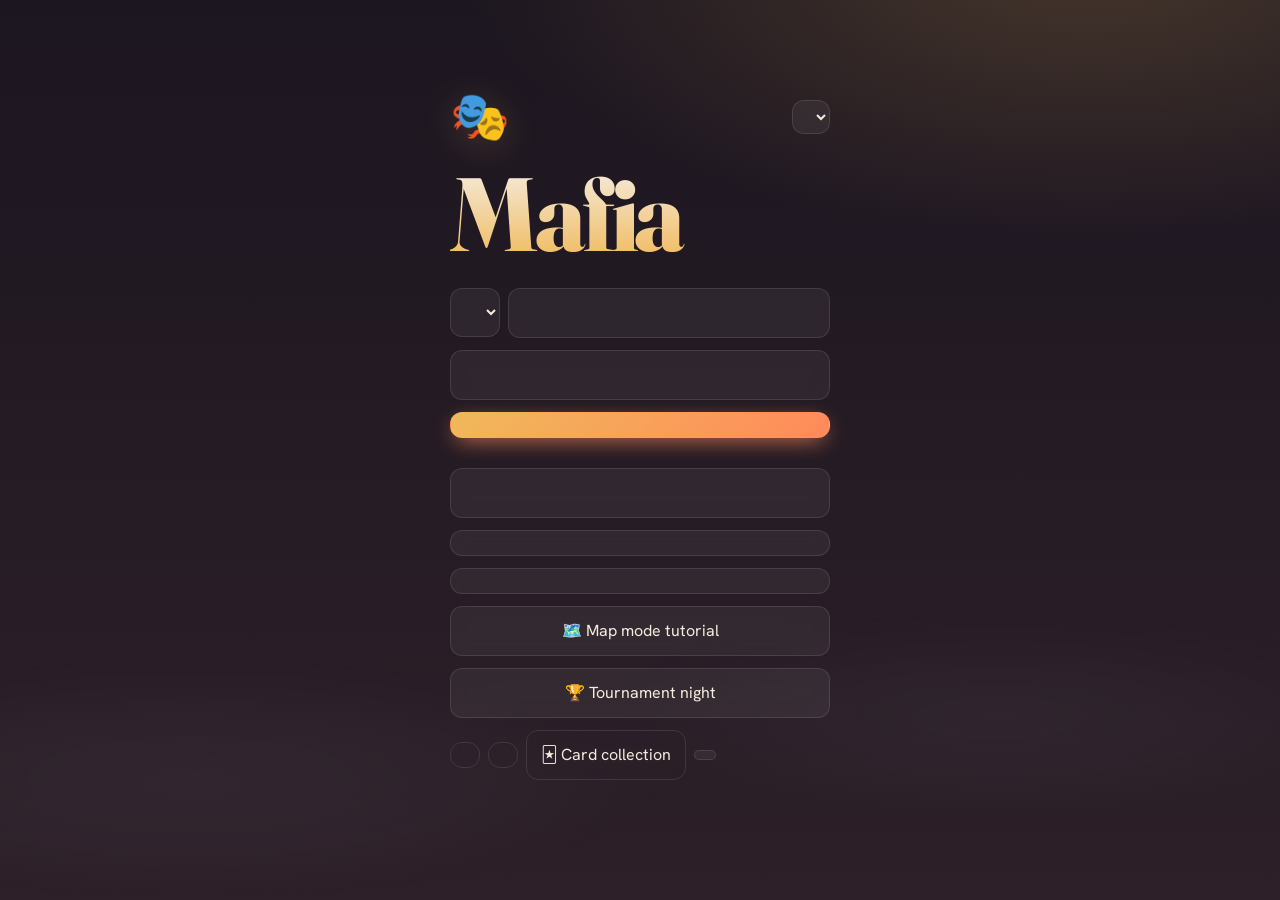
==== commit 51d9c3ba: "Add files via upload" ====
--- a/public/index.html
+++ b/public/index.html
@@ -9,6 +9,9 @@
 <link rel="stylesheet" href="style.css">
 </head>
 <body class="day">
+<div id="intro" class="hidden"><div class="bar top"></div><div class="bar bot"></div><div class="moon"></div><svg class="sk" viewBox="0 0 400 60" preserveAspectRatio="none"><path d="M0 60V38h18V26h10V38h16V30h14V16l10-8 10 8v14h18V34h12V22h10V34h20V28h14V42h18V24h12l8-10 8 10V42h20V32h14V44h16V30h12V40h22V60z"/></svg><div class="ititle">MAFIA</div><div class="itag" id="itag"></div><div class="isub" id="isub"></div></div>
+<div id="conn" class="hidden" role="status">Connection lost. Reconnecting…</div>
+<div id="confetti"></div>
 <div id="fog"></div><div id="fx"></div><div id="trans"><i class="sun"></i></div>
 <main id="home" class="screen">
   <div class="row" style="justify-content:space-between"><div class="logo">🎭</div><select class="langsel" aria-label="Language"></select></div>
@@ -22,7 +25,8 @@
   <button id="join" data-i18n="join"></button>
   <button id="tutorial" data-i18n="tutorial"></button>
   <button id="tutorialMap">🗺️ Map mode tutorial</button>
-  <div class="row"><button id="rulesHome" class="ghost" data-i18n="howto"></button><button id="achHome" class="ghost" data-i18n="ach"></button><a class="btn" href="history.html" data-i18n="history"></a></div>
+  <button id="tourBtn">🏆 Tournament night</button>
+  <div class="row"><button id="rulesHome" class="ghost" data-i18n="howto"></button><button id="achHome" class="ghost" data-i18n="ach"></button><button id="colBtn" class="ghost">🃏 Card collection</button><a class="btn" href="history.html" data-i18n="history"></a></div>
   <p id="stats" class="sub"></p>
   <p id="err" class="error"></p>
 </main>
@@ -41,16 +45,20 @@
 <main id="game" class="hidden">
   <header>
     <div class="title"><span id="phaseicon"></span><strong id="phase"></strong><span id="timer"></span></div>
-    <div class="row"><div id="hostbtns" class="row"></div><select class="langsel" aria-label="Language"></select><a id="voice" class="btn hidden" target="_blank" rel="noopener" data-i18n="voiceBtn"></a><button id="rulesGame" data-i18n="rules"></button><button id="mute"></button><button id="narr"></button><button id="hap"></button><button id="leaveGame" class="danger" data-i18n="leave"></button></div>
+    <div class="row"><div id="hostbtns" class="row"></div><select class="langsel" aria-label="Language"></select><a id="voice" class="btn hidden" target="_blank" rel="noopener" data-i18n="voiceBtn"></a><button id="rulesGame" data-i18n="rules"></button><button id="mute"></button><button id="narr"></button><button id="hap"></button><button id="mus"></button><button id="leaveGame" class="danger" data-i18n="leave"></button></div>
   </header>
   <div id="timerbar"><i></i></div>
   <div id="layout">
     <div id="left">
       <div id="scene"></div>
       <div id="rolecard"><div id="role" class="role"></div></div>
-      <div id="banner"></div>
+      <div id="banner" aria-live="polite"></div>
       <div id="tip" class="hidden"></div>
+      <section id="tour" class="ballot hidden"></section>
+      <section id="cure" class="ballot hidden"></section>
       <section id="metro" class="hidden"><div id="mapbar"></div><div id="map"></div><div id="mapinfo"></div></section>
+      <section id="clues" class="ballot hidden"></section>
+      <section id="poll" class="ballot hidden"></section>
       <section id="ballot" class="ballot hidden"></section>
       <section id="players" class="grid"></section>
     </div>
@@ -67,12 +75,16 @@
       <div id="deadfeed" class="feed hidden"></div>
       <div id="typing" class="tag"></div>
       <div id="emojis" class="emojis"></div>
+      <div id="emotes" class="hidden"></div>
       <form id="chatform"><input id="msg" data-i18n-ph="msgPh" maxlength="300" autocomplete="off"><button class="primary" data-i18n="send"></button></form>
     </section>
   </div>
 </main>
 <dialog id="rules"><div id="rulesbody"></div><form method="dialog"><button class="primary">OK</button></form></dialog>
-<div id="reveal" class="hidden"><div class="rcard"><div class="face front"></div><div class="face back"></div></div></div>
+<div id="reveal" class="hidden"><div class="dfx" id="dfx"></div><div class="rcard"><div class="face front"></div><div class="face back"></div></div></div>
+<div id="deal" class="hidden"><div class="rcard"><div class="face front"></div><div class="face back"></div></div></div>
+<div id="results" class="hidden"></div>
+<dialog id="paper"><div id="paperbody"></div><form method="dialog"><button class="primary">Close paper</button></form></dialog>
 <div id="toast"></div>
 <div id="flash"></div>
 <script src="/socket.io/socket.io.js"></script>
--- a/public/style.css
+++ b/public/style.css
@@ -173,3 +173,102 @@
 @keyframes tfade{0%{opacity:0}20%{opacity:.85}75%{opacity:.85}100%{opacity:0}}
 @keyframes sink{from{top:25%}to{top:105%}}@keyframes rise{from{top:105%}to{top:20%}}
 @media (prefers-reduced-motion:reduce){.mote,#fog::before,#fog::after,.edge,.node.pulse rect,#shopBtn.pulse{animation:none}}
+/* ---- v7: portraits, death fx, dealing, polls, emotes, quality ---- */
+svg.pt{border-radius:50%;vertical-align:middle;flex:none;overflow:hidden}
+.role svg.pt{box-shadow:0 0 0 2px var(--line)}
+.face svg.pt{box-shadow:0 0 0 3px var(--accent);margin-bottom:4px}
+#conn{position:fixed;top:0;left:0;right:0;z-index:30;background:var(--blood);color:#fff;text-align:center;padding:6px;font-weight:700}
+#confetti{position:fixed;inset:0;pointer-events:none;z-index:25;overflow:hidden}
+#confetti i{position:absolute;top:-14px;width:9px;height:14px;animation:cfall linear forwards}
+@keyframes cfall{to{transform:translateY(112vh) rotate(720deg)}}
+body.shake #game,body.shake .screen{animation:shk .6s}
+@keyframes shk{0%,100%{transform:none}15%{transform:translate(-9px,4px)}30%{transform:translate(8px,-5px)}45%{transform:translate(-6px,-3px)}60%{transform:translate(6px,4px)}80%{transform:translate(-3px,2px)}}
+.dfx{position:absolute;inset:0;display:grid;place-items:center;pointer-events:none;z-index:1}
+.dfx::before{content:attr(data-e);font-size:7rem;opacity:0}
+.dfx.killed::before{animation:fxpop 1.4s .05s}.dfx.shot::before{animation:fxpop 1s .05s}.dfx.heart::before{animation:fxpop 1.6s .05s}.dfx.guard::before{animation:fxpop 1.4s .05s}
+.dfx.poisoned::before,.dfx.left::before{animation:fxfloat 2.2s .05s}.dfx.lynched::before,.dfx.executed::before{animation:fxdrop 1.2s .05s}
+.dfx.killed{background:radial-gradient(circle,transparent 30%,rgba(190,0,20,.55))}.dfx.poisoned{background:radial-gradient(circle,transparent 30%,rgba(40,190,60,.4))}.dfx.shot{background:radial-gradient(circle,rgba(255,255,255,.5),transparent 40%)}
+@keyframes fxpop{0%{opacity:0;transform:scale(.2) rotate(-20deg)}25%{opacity:1;transform:scale(1.5) rotate(8deg)}60%{opacity:1;transform:scale(1)}100%{opacity:0;transform:scale(1.2)}}
+@keyframes fxfloat{0%{opacity:0;transform:translateY(120px)}30%{opacity:1}100%{opacity:0;transform:translateY(-260px) scale(1.4)}}
+@keyframes fxdrop{0%{opacity:0;transform:translateY(-70vh)}40%{opacity:1;transform:translateY(0)}55%{transform:translateY(-30px)}70%{transform:translateY(0)}100%{opacity:0;transform:translateY(0)}}
+#deal{position:fixed;inset:0;z-index:20;display:grid;place-items:center;background:#000d;perspective:900px}
+.rcard.dealing{animation:dealin 1s cubic-bezier(.2,.9,.3,1.05)}
+@keyframes dealin{0%{transform:translate(55vw,-60vh) rotate(50deg) scale(.35);opacity:0}70%{opacity:1}100%{transform:none}}
+.face strong{font-size:1.5rem;font-family:Fraunces,serif}
+#poll .popt{position:relative;display:flex;justify-content:space-between;align-items:center;width:100%;text-align:left;overflow:hidden;margin-top:6px}
+#poll .pbar{position:absolute;inset:0 auto 0 0;background:linear-gradient(90deg,var(--accent),var(--accent2));opacity:.28;transition:width .5s}
+#poll .popt.mine{border-color:var(--accent)}#poll .plabel,#poll b{position:relative}
+.panel{position:relative}
+#emotes{position:absolute;left:8px;right:8px;bottom:104px;max-height:58%;overflow:auto;background:var(--bg2);border:1px solid var(--line);border-radius:14px;padding:10px;z-index:5;box-shadow:0 10px 30px #0008}
+.wheel{position:relative;width:220px;height:210px;margin:0 auto 8px}
+.wheel button{position:absolute;left:50%;top:50%;width:42px;height:42px;margin:-21px;padding:0;font-size:1.35rem;border-radius:50%;transform:rotate(var(--a)) translateY(-82px) rotate(calc(-1 * var(--a)))}
+.hubl{position:absolute;left:50%;top:50%;transform:translate(-50%,-50%);color:var(--dim);font-size:.8rem}
+.stk{display:grid;grid-template-columns:repeat(6,1fr);gap:4px}.stk button{font-size:1.4rem;padding:4px}
+.msg.big{font-size:2rem;line-height:1.2}.msg.big b{font-size:.8rem;display:block}
+@media (prefers-contrast:more){:root{--line:rgba(255,255,255,.35)}body.night{--line:rgba(190,205,255,.5)}.tag,.sub{color:var(--ink)}}
+/* ---- v8: town scene, modes, role info, results card, newspaper ---- */
+#scene{height:132px;overflow:hidden}
+#scene svg{width:100%;height:100%;display:block}
+.hs .wframe{fill:#2b2230}.hs .win{fill:var(--wlit);filter:drop-shadow(0 0 2.5px var(--wlit))}.hs .win.off{fill:var(--wdark);filter:none}
+.hs .win.out{animation:out 1.6s forwards}.hs .pane{stroke:#0006;stroke-width:1}.hs .board{stroke:#7a5c3a;stroke-width:2}
+.door{fill:#4a3222}.awning{fill:#c0392b}.hn{font:600 8px 'Hanken Grotesk',sans-serif;fill:var(--ink);opacity:.85}.you{fill:var(--accent)}
+.hs.dead{filter:saturate(.35) brightness(.78)}.tomb path{fill:#8a8f98;stroke:#555;stroke-width:1}
+.smoke{fill:#fff;opacity:0;animation:smoke 3.2s ease-out infinite}.smoke.s2{animation-delay:1.4s}
+@keyframes smoke{0%{opacity:.5;transform:translateY(0) scale(.6)}100%{opacity:0;transform:translateY(-14px) scale(1.6)}}
+.lamp line{stroke:#555;stroke-width:2}.lamp circle{fill:#ffd27a;opacity:.95;filter:drop-shadow(0 0 5px #ffd27a)}
+.tree rect{fill:#4a3222}.tree circle{fill:#2f6b3a}body.night .tree circle{fill:#14341c}
+.hills{fill:rgba(0,0,0,.2)}.ground{fill:var(--roof)}.road{stroke:rgba(255,255,255,.15);stroke-width:2;stroke-dasharray:8 8;fill:none}
+.star{fill:#fff;opacity:.85;animation:tw 3s ease-in-out infinite}.star:nth-child(odd){animation-delay:1.2s}
+@keyframes tw{50%{opacity:.3}}
+.cloud{fill:#fff;opacity:.55;animation:cl 28s linear infinite alternate}.cloud.c2{animation-duration:40s}
+@keyframes cl{from{transform:translateX(-25px)}to{transform:translateX(35px)}}
+.crater{fill:#c9cfe8}.rays line{stroke:#ffd666;stroke-width:2;stroke-linecap:round}.rays{animation:spin 40s linear infinite}
+@keyframes spin{to{transform:rotate(360deg)}}
+.modegrid{display:grid;grid-template-columns:1fr 1fr;gap:8px}
+.modecard{text-align:left;display:flex;flex-direction:column;gap:4px;padding:10px;font-size:.85rem}
+.modecard b{font-family:Fraunces,serif;font-size:1rem}.modecard span{color:var(--dim);font-size:.78rem;line-height:1.3}
+.modecard.on{border-color:var(--accent);box-shadow:0 0 0 1px var(--accent),0 0 18px -6px var(--accent2);background:rgba(240,185,90,.1)}
+.settings .chk label{justify-content:space-between}
+button.info{padding:0 6px;background:none;border:0;font-size:.95rem;line-height:1}
+.badge{display:inline-block;padding:1px 9px;border-radius:999px;font-size:.72rem;font-weight:700;color:#14110d}
+.rinfo{display:flex;gap:12px;align-items:center;margin-bottom:6px}
+#results{position:fixed;top:12px;left:50%;transform:translateX(-50%);width:min(440px,92vw);z-index:18;background:var(--bg2);border:1px solid var(--accent);border-radius:16px;padding:12px 16px;box-shadow:0 14px 40px #000a;animation:rin .5s}
+@keyframes rin{from{opacity:0;transform:translate(-50%,-24px)}}
+#results h3{margin:0 0 6px;color:var(--accent)}.rline{padding:3px 0;border-bottom:1px dashed var(--line);font-size:.95rem}
+#results .row{margin-top:8px}
+dialog#paper{max-width:640px;background:#ece3cf;color:#1c1a16}dialog#paper button{color:#1c1a16}
+.paper{font-family:Georgia,'Times New Roman',serif;border:3px double #3a3326;padding:14px 16px}
+.mast{font:800 clamp(1.5rem,6vw,2.3rem)/1 Fraunces,Georgia,serif;text-align:center;letter-spacing:.06em;border-bottom:2px solid #3a3326;padding-bottom:6px}
+.dateline{text-align:center;font-size:.8rem;border-bottom:1px solid #3a3326;padding:3px 0;margin-bottom:8px}
+.headline{font:800 clamp(1.3rem,5vw,1.9rem)/1.1 Fraunces,Georgia,serif;margin:6px 0;text-align:center}
+.lede{margin:6px 0;text-align:justify}.more{margin:6px 0;padding-left:18px;font-weight:700;font-size:.9rem}.quote{font-style:italic;border-left:3px solid #3a3326;padding-left:8px}
+.paper .cols{display:grid;grid-template-columns:repeat(3,1fr);gap:10px;font-size:.78rem;border-top:1px solid #3a3326;padding-top:6px}
+@media (max-width:520px){.paper .cols{grid-template-columns:1fr}}
+.node.danger rect{stroke:#ef4b57;stroke-dasharray:6 4;fill:rgba(239,75,87,.18)}
+.tag.team-red{color:#ff7b7b}.tag.team-blue{color:#7bb0ff}
+/* ---- v9: intro, card art, zombie, tournament ---- */
+#intro{position:fixed;inset:0;z-index:40;background:radial-gradient(ellipse at 70% 20%,#1a2455,#050818 70%);overflow:hidden;cursor:pointer}
+#intro .bar{position:absolute;left:0;right:0;height:13vh;background:#000;z-index:3}
+#intro .top{top:0;animation:barT 5.6s ease-in-out forwards}#intro .bot{bottom:0;animation:barB 5.6s ease-in-out forwards}
+@keyframes barT{0%{transform:translateY(-100%)}12%,92%{transform:none}100%{transform:translateY(-100%)}}
+@keyframes barB{0%{transform:translateY(100%)}12%,92%{transform:none}100%{transform:translateY(100%)}}
+#intro .moon{position:absolute;right:16%;top:60%;width:90px;height:90px;border-radius:50%;background:radial-gradient(circle at 35% 35%,#fff,#cdd6f5 60%,#8c9ad6);box-shadow:0 0 60px #9fb4ff;animation:moonup 5.6s ease-out forwards}
+@keyframes moonup{to{top:14%}}
+#intro .sk{position:absolute;left:-5%;bottom:13vh;width:110%;height:34vh;fill:#05060f;animation:skpan 5.6s linear forwards}
+@keyframes skpan{from{transform:translateX(3%) scale(1.05)}to{transform:translateX(-3%) scale(1)}}
+#intro .ititle{position:absolute;left:0;right:0;top:34%;text-align:center;font:800 clamp(3.5rem,16vw,8rem)/1 Fraunces,Georgia,serif;color:#fff;letter-spacing:.5em;text-shadow:0 0 40px #7c8cff;opacity:0;animation:ttl 5.6s ease-out forwards;animation-delay:.9s}
+@keyframes ttl{0%{opacity:0;letter-spacing:.9em}30%{opacity:1}85%{opacity:1;letter-spacing:.2em}100%{opacity:0;letter-spacing:.15em}}
+#intro .itag,#intro .isub{position:absolute;left:0;right:0;text-align:center;color:#dbe4ff;opacity:0;animation:fadein 4s ease-out forwards}
+#intro .itag{top:58%;font:italic 600 clamp(1rem,3.5vw,1.6rem) Fraunces,Georgia,serif;animation-delay:2.2s}
+#intro .isub{top:66%;font-size:.9rem;letter-spacing:.2em;text-transform:uppercase;color:#93a0cf;animation-delay:3s}
+@keyframes fadein{0%{opacity:0;transform:translateY(10px)}25%,80%{opacity:1;transform:none}100%{opacity:0}}
+.pt.noir{filter:grayscale(1) contrast(1.35)}
+.pt.neon{filter:hue-rotate(150deg) saturate(1.9) drop-shadow(0 0 5px #0ff)}
+.pt.gold{filter:sepia(1) saturate(2.4) drop-shadow(0 0 6px #ffd24a)}
+.pt.holo{animation:holo 4s linear infinite;filter:drop-shadow(0 0 6px #fff)}
+@keyframes holo{to{filter:hue-rotate(360deg) drop-shadow(0 0 6px #fff)}}
+.colgrid{display:grid;grid-template-columns:repeat(auto-fill,minmax(150px,1fr));gap:10px}
+.colcard{display:flex;flex-direction:column;align-items:center;gap:4px;background:var(--card);border:1px solid var(--line);border-radius:14px;padding:10px;text-align:center}
+.colcard .chips{display:flex;gap:4px;flex-wrap:wrap;justify-content:center}.colcard .chips button{padding:2px 8px;font-size:.75rem}.colcard .chips button.on{border-color:var(--accent);color:var(--accent)}
+#tour .rline.here{color:var(--accent);font-weight:700}
+#cure .bar i{background:linear-gradient(90deg,#3ddc84,#00c2a8)}
